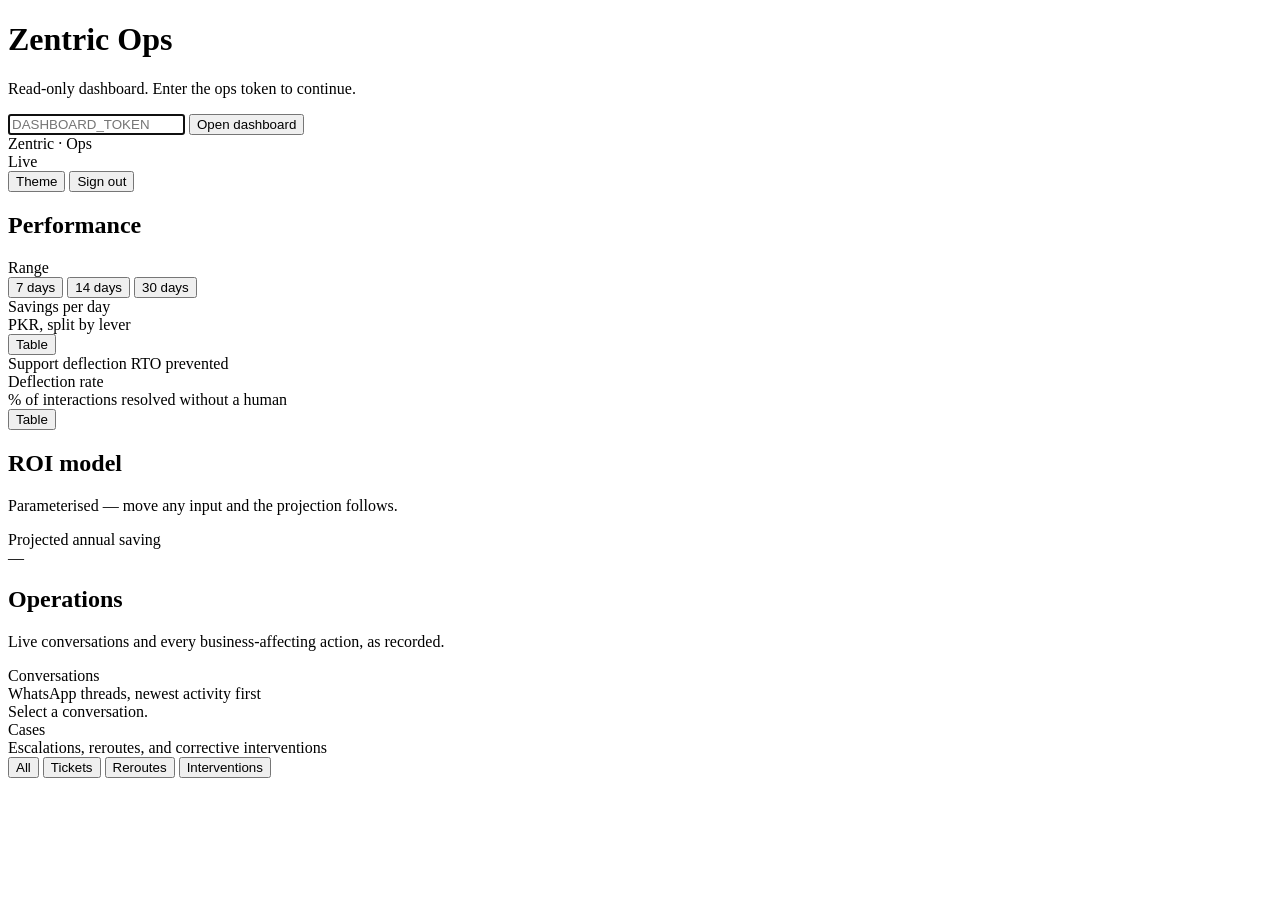
==== app/static/index.html @ 047c3430 "feat: add the ops dashboard UI and customer simulator (Phase 4) A no-build static app in app/static/" ====
<!DOCTYPE html>
<html lang="en">
<head>
  <meta charset="utf-8">
  <meta name="viewport" content="width=device-width, initial-scale=1">
  <title>Zentric — Ops Dashboard</title>
  <link rel="stylesheet" href="/static/styles.css">
</head>
<body>

<!-- The ops API is token-gated (app/core/auth.py). Nothing below renders until a
     valid DASHBOARD_TOKEN is supplied; the token lives in sessionStorage only. -->
<div class="gate" id="gate">
  <div class="card">
    <h1>Zentric Ops</h1>
    <p>Read-only dashboard. Enter the ops token to continue.</p>
    <form id="gate-form">
      <input type="password" id="token-input" placeholder="DASHBOARD_TOKEN" autocomplete="off" autofocus>
      <button class="btn" type="submit">Open dashboard</button>
    </form>
    <div class="error" id="gate-error"></div>
  </div>
</div>

<header class="topbar">
  <div class="brand">Zentric <span>· Ops</span></div>
  <div class="spacer"></div>
  <div class="live" id="live" data-state="live">
    <span class="live-dot"></span><span id="live-text">Live</span>
  </div>
  <button class="btn ghost" id="theme-toggle" type="button">Theme</button>
  <button class="btn ghost" id="sign-out" type="button">Sign out</button>
</header>

<main>
  <!-- Performance: one filter row scoping the tiles AND both charts, so the cards
       and the trend always describe the same window. -->
  <section>
    <div class="section-head">
      <h2>Performance</h2>
      <p id="range-note"></p>
      <div class="filter-row">
        <span class="label">Range</span>
        <div class="seg" id="range-seg" role="group" aria-label="Date range">
          <button type="button" data-days="7" aria-pressed="false">7 days</button>
          <button type="button" data-days="14" aria-pressed="true">14 days</button>
          <button type="button" data-days="30" aria-pressed="false">30 days</button>
        </div>
      </div>
    </div>

    <div class="kpi-grid" id="kpi-grid"></div>

    <div class="chart-grid">
      <div class="card">
        <div class="chart-head">
          <div>
            <div class="chart-title">Savings per day</div>
            <div class="chart-sub">PKR, split by lever</div>
          </div>
          <button class="toggle" type="button" data-table-toggle="savings">Table</button>
        </div>
        <div class="legend">
          <span class="legend-item"><span class="legend-swatch" style="background:var(--series-1)"></span>Support deflection</span>
          <span class="legend-item"><span class="legend-swatch" style="background:var(--series-2)"></span>RTO prevented</span>
        </div>
        <div class="plot" id="chart-savings"></div>
        <div class="table-scroll" id="table-savings" hidden></div>
      </div>

      <div class="card">
        <div class="chart-head">
          <div>
            <div class="chart-title">Deflection rate</div>
            <div class="chart-sub">% of interactions resolved without a human</div>
          </div>
          <button class="toggle" type="button" data-table-toggle="deflection">Table</button>
        </div>
        <div class="plot" id="chart-deflection"></div>
        <div class="table-scroll" id="table-deflection" hidden></div>
      </div>
    </div>
  </section>

  <section>
    <div class="section-head">
      <h2>ROI model</h2>
      <p>Parameterised — move any input and the projection follows.</p>
    </div>
    <div class="roi-grid">
      <div class="card">
        <div class="roi-inputs" id="roi-inputs"></div>
        <div class="measured" id="roi-measured"></div>
      </div>
      <div class="card">
        <div class="hero-label">Projected annual saving</div>
        <div class="hero" id="roi-hero">—</div>
        <div class="hero-sub" id="roi-hero-sub"></div>
        <div class="lever-split" id="roi-levers"></div>
        <div class="table-scroll" id="roi-funnel"></div>
        <div class="note" id="roi-note"></div>
      </div>
    </div>
  </section>

  <section>
    <div class="section-head">
      <h2>Operations</h2>
      <p>Live conversations and every business-affecting action, as recorded.</p>
    </div>
    <div class="ops-grid">
      <div class="card">
        <div class="chart-head">
          <div>
            <div class="chart-title">Conversations</div>
            <div class="chart-sub" id="convo-sub">WhatsApp threads, newest activity first</div>
          </div>
        </div>
        <div class="convo-layout">
          <div class="convo-list" id="convo-list"></div>
          <div class="thread" id="thread"><div class="empty">Select a conversation.</div></div>
        </div>
      </div>

      <div class="card">
        <div class="chart-head">
          <div>
            <div class="chart-title">Cases</div>
            <div class="chart-sub">Escalations, reroutes, and corrective interventions</div>
          </div>
          <div class="filter-row">
            <div class="seg" id="case-seg" role="group" aria-label="Case type">
              <button type="button" data-type="" aria-pressed="true">All</button>
              <button type="button" data-type="ticket" aria-pressed="false">Tickets</button>
              <button type="button" data-type="reroute" aria-pressed="false">Reroutes</button>
              <button type="button" data-type="intervention" aria-pressed="false">Interventions</button>
            </div>
          </div>
        </div>
        <div class="table-scroll" id="cases"></div>
      </div>
    </div>
  </section>
</main>

<script src="/static/app.js"></script>
</body>
</html>
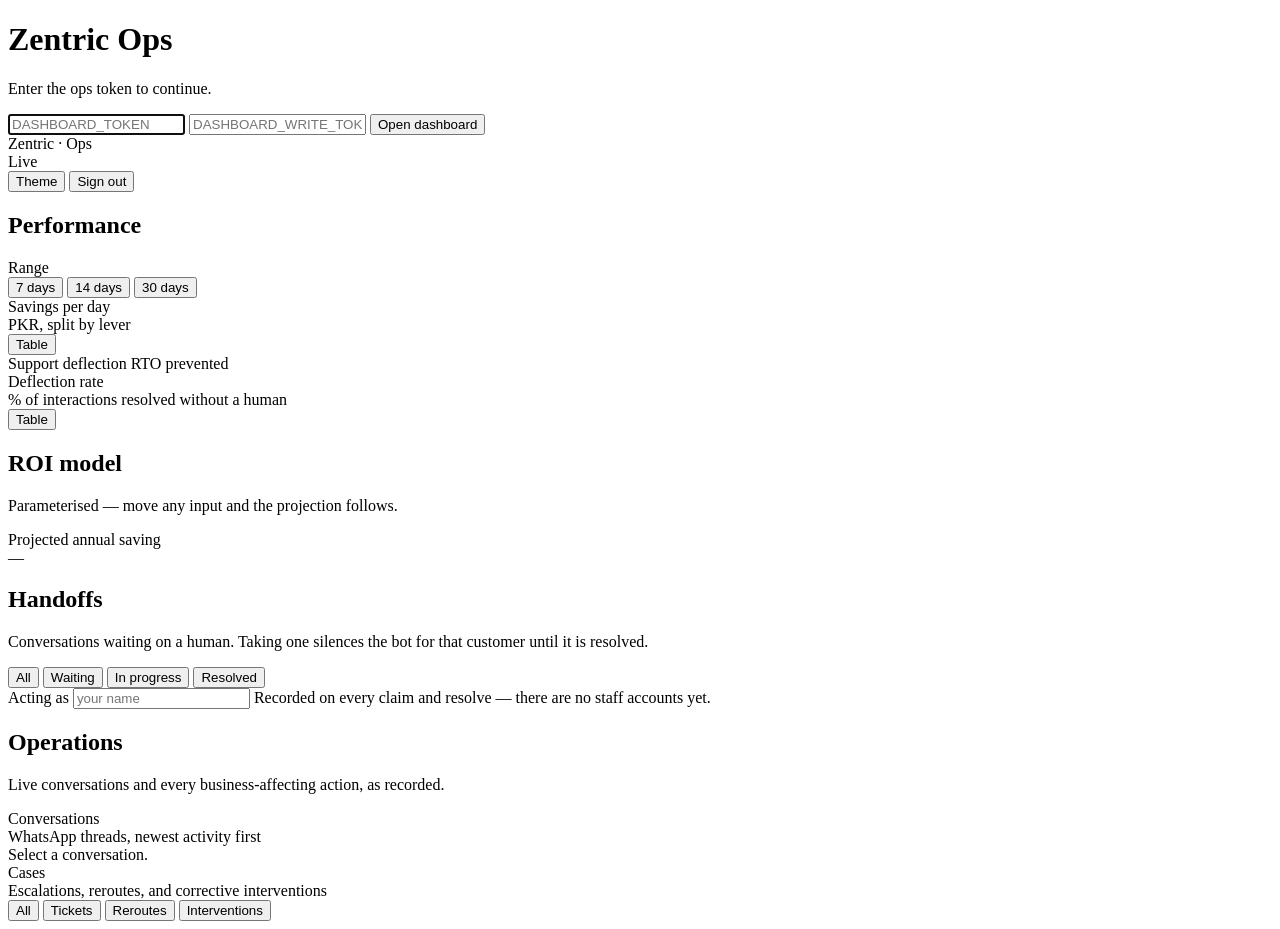
==== commit a6719012: "feat: add human handoff with bot suppression and an ops write API (Phase 5) Escalation used to set n" ====
--- a/app/static/index.html
+++ b/app/static/index.html
@@ -13,9 +13,13 @@
 <div class="gate" id="gate">
   <div class="card">
     <h1>Zentric Ops</h1>
-    <p>Read-only dashboard. Enter the ops token to continue.</p>
+    <p>Enter the ops token to continue.</p>
     <form id="gate-form">
       <input type="password" id="token-input" placeholder="DASHBOARD_TOKEN" autocomplete="off" autofocus>
+      <!-- Separate credential, separate field. Reads and writes are deliberately not
+           the same token: without this one the dashboard is read-only, which is
+           exactly how Phase 4 shipped. -->
+      <input type="password" id="write-token-input" placeholder="DASHBOARD_WRITE_TOKEN (optional — needed to take handoffs)" autocomplete="off">
       <button class="btn" type="submit">Open dashboard</button>
     </form>
     <div class="error" id="gate-error"></div>
@@ -103,6 +107,35 @@
     </div>
   </section>
 
+  <!-- Human handoff queue (Phase 5). The only part of this dashboard that writes,
+       and it needs the separate DASHBOARD_WRITE_TOKEN — claiming a thread is what
+       silences the bot for that customer, so it is deliberately not something the
+       read token can do. -->
+  <section>
+    <div class="section-head">
+      <h2>Handoffs</h2>
+      <p>Conversations waiting on a human. Taking one silences the bot for that customer until it is resolved.</p>
+      <div class="filter-row">
+        <div class="seg" id="handoff-seg" role="group" aria-label="Handoff status">
+          <button type="button" data-status="" aria-pressed="true">All</button>
+          <button type="button" data-status="open" aria-pressed="false">Waiting</button>
+          <button type="button" data-status="claimed" aria-pressed="false">In progress</button>
+          <button type="button" data-status="resolved" aria-pressed="false">Resolved</button>
+        </div>
+      </div>
+    </div>
+    <div class="card">
+      <div class="handoff-actor">
+        <label for="actor-input">Acting as</label>
+        <input id="actor-input" type="text" maxlength="80" placeholder="your name"
+               autocomplete="off">
+        <span class="note">Recorded on every claim and resolve — there are no staff accounts yet.</span>
+      </div>
+      <div class="table-scroll" id="handoffs"></div>
+      <div class="error" id="handoff-error"></div>
+    </div>
+  </section>
+
   <section>
     <div class="section-head">
       <h2>Operations</h2>
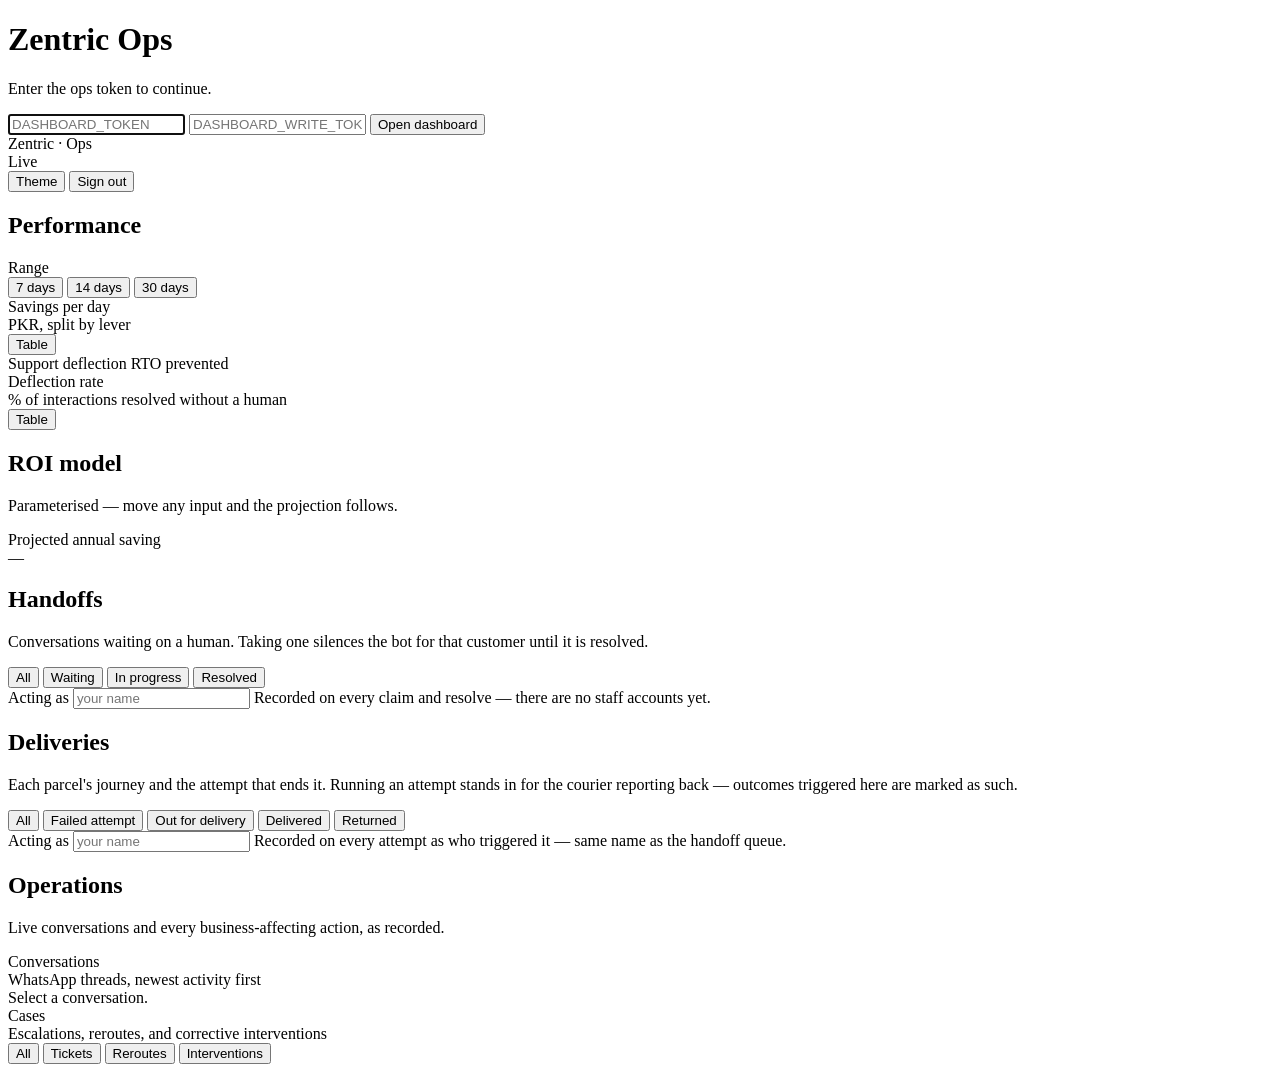
==== commit cac09745: "feat: show the delivery journey on the dashboard The state machine landed in the previous commit but" ====
--- a/app/static/index.html
+++ b/app/static/index.html
@@ -136,6 +136,37 @@
     </div>
   </section>
 
+  <!-- Deliveries (Phase 6). The mock delivery management system: running an attempt
+       stands in for the courier's own system reporting an outcome back, which is the
+       same seam a real courier webhook calls in Phase 7. Every outcome recorded here is
+       tagged `ops_console` and shown as manually triggered, because these rows feed the
+       RTO figure and a number a human can move has to say so. -->
+  <section>
+    <div class="section-head">
+      <h2>Deliveries</h2>
+      <p>Each parcel's journey and the attempt that ends it. Running an attempt stands in for the courier reporting back — outcomes triggered here are marked as such.</p>
+      <div class="filter-row">
+        <div class="seg" id="delivery-seg" role="group" aria-label="Delivery status">
+          <button type="button" data-status="" aria-pressed="true">All</button>
+          <button type="button" data-status="attempt_failed" aria-pressed="false">Failed attempt</button>
+          <button type="button" data-status="out_for_delivery" aria-pressed="false">Out for delivery</button>
+          <button type="button" data-status="delivered" aria-pressed="false">Delivered</button>
+          <button type="button" data-status="returned_to_origin" aria-pressed="false">Returned</button>
+        </div>
+      </div>
+    </div>
+    <div class="card">
+      <div class="handoff-actor">
+        <label for="delivery-actor-input">Acting as</label>
+        <input id="delivery-actor-input" type="text" maxlength="80" placeholder="your name"
+               autocomplete="off">
+        <span class="note">Recorded on every attempt as who triggered it — same name as the handoff queue.</span>
+      </div>
+      <div class="table-scroll" id="deliveries"></div>
+      <div class="error" id="delivery-error"></div>
+    </div>
+  </section>
+
   <section>
     <div class="section-head">
       <h2>Operations</h2>
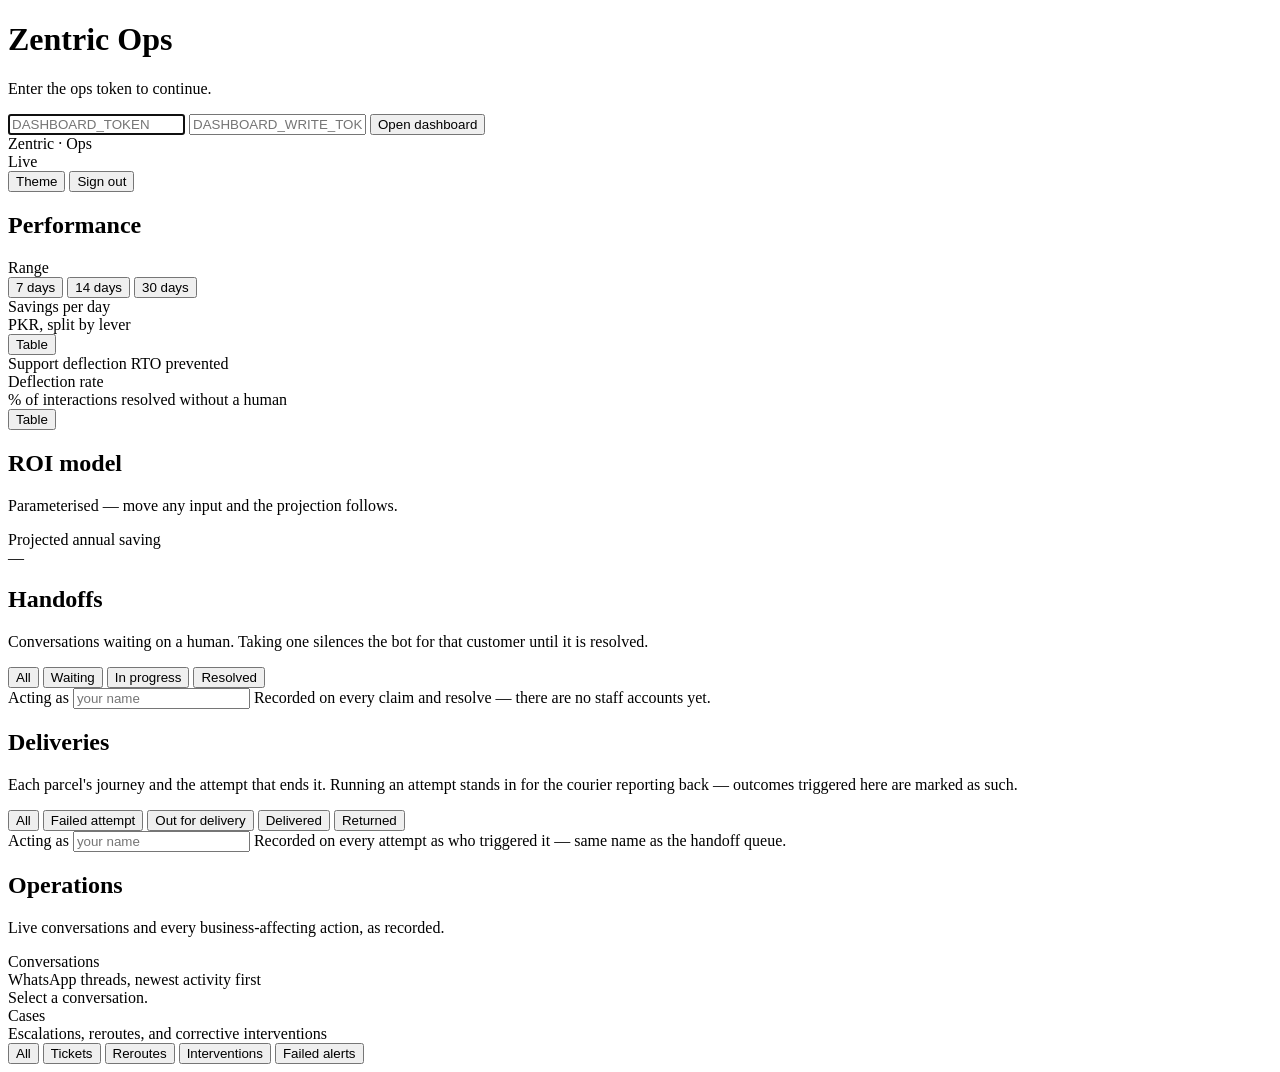
==== commit 0958840d: "feat: run the proactive loop on a worker, and stop losing its failures Until now the proactive loop " ====
--- a/app/static/index.html
+++ b/app/static/index.html
@@ -198,6 +198,7 @@
               <button type="button" data-type="ticket" aria-pressed="false">Tickets</button>
               <button type="button" data-type="reroute" aria-pressed="false">Reroutes</button>
               <button type="button" data-type="intervention" aria-pressed="false">Interventions</button>
+              <button type="button" data-type="notification_failure" aria-pressed="false">Failed alerts</button>
             </div>
           </div>
         </div>
